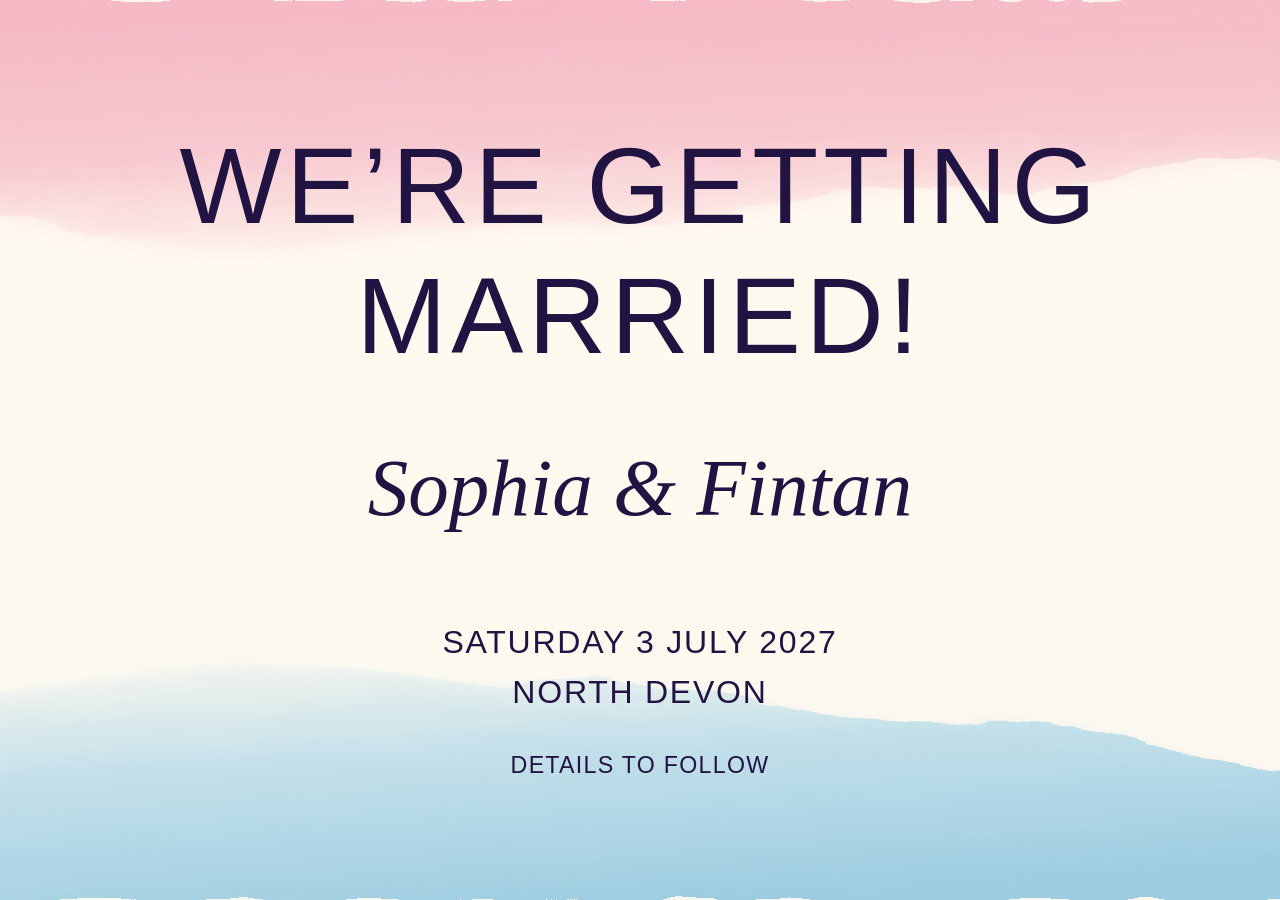
==== index.html @ b81480fb "Revise wedding invitation HTML structure and styles Updated the wedding invitation page with new sty" ====
<!DOCTYPE html>
<html lang="en">
<head>
    <meta charset="UTF-8">
    <meta name="viewport" content="width=device-width, initial-scale=1">
    <meta name="theme-color" content="#fffaf0">
    <meta name="description" content="Sophia and Fintan are getting married on Saturday 3 July 2027 in North Devon. Details to follow.">
    <title>Save the Date — Sophia &amp; Fintan</title>
    <style>
        :root {
            color-scheme: light;
            --paper: #fffaf0;
            --ink: #211342;
        }

        * {
            box-sizing: border-box;
        }

        html,
        body {
            width: 100%;
            min-width: 280px;
            height: 100%;
            min-height: 100%;
            margin: 0;
        }

        body {
            overflow: hidden;
            background: var(--paper);
            color: var(--ink);
            -webkit-font-smoothing: antialiased;
            text-rendering: optimizeLegibility;
        }

        .invitation {
            position: relative;
            display: grid;
            width: 100%;
            height: 100vh;
            height: 100svh;
            min-height: 400px;
            place-items: center;
            overflow: hidden;
            padding: 4svh 5vw;
            isolation: isolate;
            text-align: center;
        }

        .watercolor {
            position: absolute;
            z-index: -1;
            inset: 0;
            width: 100%;
            height: 100%;
            pointer-events: none;
        }

        .invitation-copy {
            display: flex;
            width: min(100%, 1100px);
            height: 100%;
            flex-direction: column;
            align-items: center;
            justify-content: center;
            padding: 3svh 0;
        }

        h1,
        p {
            margin: 0;
        }

        h1 {
            font-family: "Helvetica Neue", Helvetica, Arial, sans-serif;
            font-size: clamp(2rem, min(8.9vw, 12svh), 7.2rem);
            font-weight: 300;
            letter-spacing: .045em;
            line-height: 1.2;
            text-transform: uppercase;
        }

        .names {
            margin-top: clamp(1.4rem, 6.6svh, 5.5rem);
            font-family: "Segoe Script", "Brush Script MT", "URW Chancery L", cursive;
            font-size: clamp(2.2rem, min(6.6vw, 9svh), 5.25rem);
            font-style: italic;
            line-height: 1.2;
        }

        .date {
            display: grid;
            gap: .04em;
            margin-top: clamp(2rem, 9svh, 7rem);
            font-family: "Helvetica Neue", Helvetica, Arial, sans-serif;
            font-size: clamp(1rem, min(3vw, 4svh), 2rem);
            font-weight: 300;
            letter-spacing: .055em;
            line-height: 1.5;
            text-transform: uppercase;
        }

        .details {
            margin-top: clamp(1.1rem, 4svh, 3rem);
            font-family: "Helvetica Neue", Helvetica, Arial, sans-serif;
            font-size: clamp(.8rem, min(2.25vw, 3svh), 1.45rem);
            font-weight: 300;
            letter-spacing: .055em;
            text-transform: uppercase;
        }

        @media (max-height: 520px) and (orientation: landscape) {
            .invitation {
                min-height: 320px;
            }

            .invitation-copy {
                padding: 0;
            }

            h1 {
                font-size: clamp(1.7rem, 8vh, 3.2rem);
            }

            .names {
                margin-top: 2vh;
                font-size: clamp(1.8rem, 7vh, 2.8rem);
            }

            .date {
                margin-top: 3vh;
                font-size: clamp(.85rem, 3.3vh, 1.15rem);
            }

            .details {
                margin-top: 1.5vh;
                font-size: clamp(.72rem, 2.7vh, .95rem);
            }
        }

        @media (prefers-reduced-motion: reduce) {
            *,
            *::before,
            *::after {
                scroll-behavior: auto !important;
            }
        }
    </style>
</head>
<body>
    <main class="invitation" aria-labelledby="invitation-title">
        <svg class="watercolor" viewBox="0 0 1200 1600" preserveAspectRatio="none" aria-hidden="true">
            <defs>
                <linearGradient id="rose-wash" x1="0" y1="0" x2=".15" y2="1">
                    <stop offset="0" stop-color="#f4a9bb" stop-opacity=".78" />
                    <stop offset=".62" stop-color="#f4a9bb" stop-opacity=".52" />
                    <stop offset="1" stop-color="#f4a9bb" stop-opacity="0" />
                </linearGradient>
                <linearGradient id="blue-wash" x1=".2" y1="0" x2=".55" y2="1">
                    <stop offset="0" stop-color="#9dcfe6" stop-opacity="0" />
                    <stop offset=".42" stop-color="#9dcfe6" stop-opacity=".56" />
                    <stop offset="1" stop-color="#88c2dc" stop-opacity=".82" />
                </linearGradient>
                <filter id="watercolor-edge" x="-8%" y="-8%" width="116%" height="116%">
                    <feTurbulence type="fractalNoise" baseFrequency=".012 .018" numOctaves="3" seed="14" result="paper-grain" />
                    <feDisplacementMap in="SourceGraphic" in2="paper-grain" scale="30" xChannelSelector="R" yChannelSelector="G" />
                </filter>
                <filter id="wash-softness">
                    <feGaussianBlur stdDeviation="17" />
                </filter>
            </defs>
            <path d="M-30 0H1230V285C1080 267 1045 350 920 335C766 317 694 406 546 399C398 393 284 472 126 426C42 401 7 374-30 386Z" fill="url(#rose-wash)" filter="url(#watercolor-edge)" />
            <path d="M-40 0H1240V290C1090 271 1044 357 921 339C770 318 686 416 543 404C395 391 275 480 124 433C43 407 7 380-40 392Z" fill="#ee9fb8" opacity=".14" filter="url(#wash-softness)" />
            <path d="M-35 1600H1235V1380C1084 1351 1046 1270 901 1285C759 1300 681 1199 535 1215C388 1231 285 1150 137 1192C48 1218 8 1240-35 1228Z" fill="url(#blue-wash)" filter="url(#watercolor-edge)" />
            <path d="M-40 1600H1240V1380C1080 1351 1045 1262 904 1280C750 1298 675 1196 534 1214C390 1232 278 1147 132 1194C48 1221 5 1244-40 1228Z" fill="#9dcfe6" opacity=".14" filter="url(#wash-softness)" />
        </svg>

        <div class="invitation-copy">
            <h1 id="invitation-title">We&rsquo;re getting<br>married!</h1>
            <p class="names">Sophia &amp; Fintan</p>
            <p class="date">
                <span>Saturday 3 July 2027</span>
                <span>North Devon</span>
            </p>
            <p class="details">Details to follow</p>
        </div>
    </main>
</body>
</html>
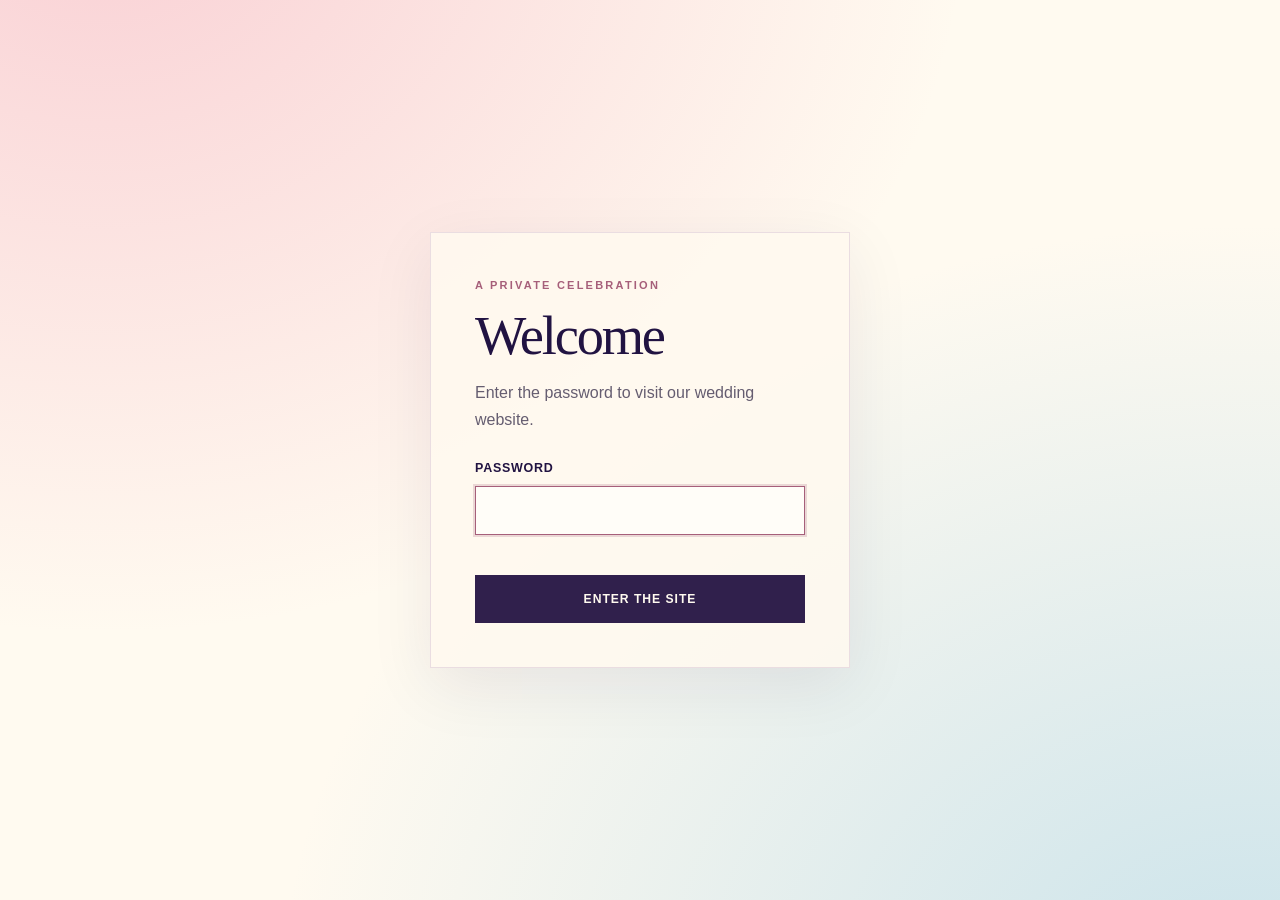
==== commit a9d9642d: "Add files via upload" ====
--- a/index.html
+++ b/index.html
@@ -6,176 +6,21 @@
     <meta name="theme-color" content="#fffaf0">
     <meta name="description" content="Sophia and Fintan are getting married on Saturday 3 July 2027 in North Devon. Details to follow.">
     <title>Save the Date — Sophia &amp; Fintan</title>
-    <style>
-        :root {
-            color-scheme: light;
-            --paper: #fffaf0;
-            --ink: #211342;
-        }
-
-        * {
-            box-sizing: border-box;
-        }
-
-        html,
-        body {
-            width: 100%;
-            min-width: 280px;
-            height: 100%;
-            min-height: 100%;
-            margin: 0;
-        }
-
-        body {
-            overflow: hidden;
-            background: var(--paper);
-            color: var(--ink);
-            -webkit-font-smoothing: antialiased;
-            text-rendering: optimizeLegibility;
-        }
-
-        .invitation {
-            position: relative;
-            display: grid;
-            width: 100%;
-            height: 100vh;
-            height: 100svh;
-            min-height: 400px;
-            place-items: center;
-            overflow: hidden;
-            padding: 4svh 5vw;
-            isolation: isolate;
-            text-align: center;
-        }
-
-        .watercolor {
-            position: absolute;
-            z-index: -1;
-            inset: 0;
-            width: 100%;
-            height: 100%;
-            pointer-events: none;
-        }
-
-        .invitation-copy {
-            display: flex;
-            width: min(100%, 1100px);
-            height: 100%;
-            flex-direction: column;
-            align-items: center;
-            justify-content: center;
-            padding: 3svh 0;
-        }
-
-        h1,
-        p {
-            margin: 0;
-        }
-
-        h1 {
-            font-family: "Helvetica Neue", Helvetica, Arial, sans-serif;
-            font-size: clamp(2rem, min(8.9vw, 12svh), 7.2rem);
-            font-weight: 300;
-            letter-spacing: .045em;
-            line-height: 1.2;
-            text-transform: uppercase;
-        }
-
-        .names {
-            margin-top: clamp(1.4rem, 6.6svh, 5.5rem);
-            font-family: "Segoe Script", "Brush Script MT", "URW Chancery L", cursive;
-            font-size: clamp(2.2rem, min(6.6vw, 9svh), 5.25rem);
-            font-style: italic;
-            line-height: 1.2;
-        }
-
-        .date {
-            display: grid;
-            gap: .04em;
-            margin-top: clamp(2rem, 9svh, 7rem);
-            font-family: "Helvetica Neue", Helvetica, Arial, sans-serif;
-            font-size: clamp(1rem, min(3vw, 4svh), 2rem);
-            font-weight: 300;
-            letter-spacing: .055em;
-            line-height: 1.5;
-            text-transform: uppercase;
-        }
-
-        .details {
-            margin-top: clamp(1.1rem, 4svh, 3rem);
-            font-family: "Helvetica Neue", Helvetica, Arial, sans-serif;
-            font-size: clamp(.8rem, min(2.25vw, 3svh), 1.45rem);
-            font-weight: 300;
-            letter-spacing: .055em;
-            text-transform: uppercase;
-        }
-
-        @media (max-height: 520px) and (orientation: landscape) {
-            .invitation {
-                min-height: 320px;
-            }
-
-            .invitation-copy {
-                padding: 0;
-            }
-
-            h1 {
-                font-size: clamp(1.7rem, 8vh, 3.2rem);
-            }
-
-            .names {
-                margin-top: 2vh;
-                font-size: clamp(1.8rem, 7vh, 2.8rem);
-            }
-
-            .date {
-                margin-top: 3vh;
-                font-size: clamp(.85rem, 3.3vh, 1.15rem);
-            }
-
-            .details {
-                margin-top: 1.5vh;
-                font-size: clamp(.72rem, 2.7vh, .95rem);
-            }
-        }
-
-        @media (prefers-reduced-motion: reduce) {
-            *,
-            *::before,
-            *::after {
-                scroll-behavior: auto !important;
-            }
-        }
-    </style>
+    <link rel="stylesheet" href="style.css">
+    <script src="password.js"></script>
 </head>
-<body>
-    <main class="invitation" aria-labelledby="invitation-title">
-        <svg class="watercolor" viewBox="0 0 1200 1600" preserveAspectRatio="none" aria-hidden="true">
-            <defs>
-                <linearGradient id="rose-wash" x1="0" y1="0" x2=".15" y2="1">
-                    <stop offset="0" stop-color="#f4a9bb" stop-opacity=".78" />
-                    <stop offset=".62" stop-color="#f4a9bb" stop-opacity=".52" />
-                    <stop offset="1" stop-color="#f4a9bb" stop-opacity="0" />
-                </linearGradient>
-                <linearGradient id="blue-wash" x1=".2" y1="0" x2=".55" y2="1">
-                    <stop offset="0" stop-color="#9dcfe6" stop-opacity="0" />
-                    <stop offset=".42" stop-color="#9dcfe6" stop-opacity=".56" />
-                    <stop offset="1" stop-color="#88c2dc" stop-opacity=".82" />
-                </linearGradient>
-                <filter id="watercolor-edge" x="-8%" y="-8%" width="116%" height="116%">
-                    <feTurbulence type="fractalNoise" baseFrequency=".012 .018" numOctaves="3" seed="14" result="paper-grain" />
-                    <feDisplacementMap in="SourceGraphic" in2="paper-grain" scale="30" xChannelSelector="R" yChannelSelector="G" />
-                </filter>
-                <filter id="wash-softness">
-                    <feGaussianBlur stdDeviation="17" />
-                </filter>
-            </defs>
-            <path d="M-30 0H1230V285C1080 267 1045 350 920 335C766 317 694 406 546 399C398 393 284 472 126 426C42 401 7 374-30 386Z" fill="url(#rose-wash)" filter="url(#watercolor-edge)" />
-            <path d="M-40 0H1240V290C1090 271 1044 357 921 339C770 318 686 416 543 404C395 391 275 480 124 433C43 407 7 380-40 392Z" fill="#ee9fb8" opacity=".14" filter="url(#wash-softness)" />
-            <path d="M-35 1600H1235V1380C1084 1351 1046 1270 901 1285C759 1300 681 1199 535 1215C388 1231 285 1150 137 1192C48 1218 8 1240-35 1228Z" fill="url(#blue-wash)" filter="url(#watercolor-edge)" />
-            <path d="M-40 1600H1240V1380C1080 1351 1045 1262 904 1280C750 1298 675 1196 534 1214C390 1232 278 1147 132 1194C48 1221 5 1244-40 1228Z" fill="#9dcfe6" opacity=".14" filter="url(#wash-softness)" />
-        </svg>
-
+<body class="home-page">
+    <a class="skip-link" href="#invitation">Skip to the save the date</a>
+    <header class="home-header">
+        <nav class="site-nav" aria-label="Main navigation">
+            <a href="about.html">About Us</a>
+            <a href="wedding.html">The Wedding</a>
+            <a href="accommodation.html">Accommodation &amp; Transport</a>
+            <a href="faqs.html">FAQs</a>
+            <a href="rsvp.html">RSVPs</a>
+        </nav>
+    </header>
+    <main id="invitation" class="invitation" aria-labelledby="invitation-title">
         <div class="invitation-copy">
             <h1 id="invitation-title">We&rsquo;re getting<br>married!</h1>
             <p class="names">Sophia &amp; Fintan</p>
--- a/style.css
+++ b/style.css
@@ -0,0 +1,780 @@
+:root {
+    color-scheme: light;
+    --paper: #fffaf0;
+    --cream: #fbf5ec;
+    --pink: #f4a9bb;
+    --pink-pale: #f8e8ed;
+    --blue: #9dcfe6;
+    --blue-pale: #e7f1f6;
+    --ink: #211342;
+    --muted: #655d70;
+    --plum: #30204c;
+    --rose: #a65f7a;
+    --line: #eadde1;
+    --serif: Georgia, "Times New Roman", serif;
+    --sans: "Avenir Next", Avenir, "Segoe UI", sans-serif;
+}
+
+* {
+    box-sizing: border-box;
+}
+
+html {
+    min-width: 320px;
+    scroll-behavior: smooth;
+    scroll-padding-top: 90px;
+    background: var(--paper);
+}
+
+body {
+    position: relative;
+    isolation: isolate;
+    min-width: 320px;
+    margin: 0;
+    background: transparent;
+    color: var(--ink);
+    font-family: var(--sans);
+    font-size: 16px;
+    line-height: 1.7;
+    -webkit-font-smoothing: antialiased;
+    text-rendering: optimizeLegibility;
+}
+
+body::before {
+    position: fixed;
+    z-index: -1;
+    inset: 0;
+    background-color: var(--paper);
+    background-image: url("watercolor.svg");
+    background-position: center;
+    background-repeat: no-repeat;
+    background-size: 100% 100%;
+    content: "";
+    pointer-events: none;
+}
+
+a {
+    color: inherit;
+}
+
+a:focus-visible,
+summary:focus-visible {
+    outline: 3px solid var(--rose);
+    outline-offset: 4px;
+}
+
+.skip-link {
+    position: absolute;
+    z-index: 20;
+    top: 8px;
+    left: 8px;
+    padding: 10px 14px;
+    transform: translateY(-150%);
+    background: var(--paper);
+}
+
+.skip-link:focus {
+    transform: translateY(0);
+}
+
+html.password-locked {
+    overflow: hidden;
+}
+
+html.password-locked body > :not(.password-gate) {
+    visibility: hidden;
+}
+
+.password-gate {
+    position: fixed;
+    z-index: 1000;
+    inset: 0;
+    display: grid;
+    place-items: center;
+    overflow-y: auto;
+    padding: 24px;
+    background:
+        radial-gradient(ellipse at 8% -12%, rgba(244, 169, 187, .52), transparent 52%),
+        radial-gradient(ellipse at 98% 112%, rgba(157, 207, 230, .54), transparent 55%),
+        var(--paper);
+}
+
+.password-card {
+    width: min(100%, 420px);
+    padding: clamp(26px, 6vw, 44px);
+    border: 1px solid var(--line);
+    background: rgba(255, 250, 240, .88);
+    box-shadow: 0 18px 60px rgba(33, 19, 66, .08);
+}
+
+.password-card h1 {
+    margin: 0;
+    color: var(--ink);
+    font-family: var(--serif);
+    font-size: clamp(2.3rem, 8vw, 3.4rem);
+    font-weight: 400;
+    letter-spacing: -.04em;
+    line-height: 1.1;
+}
+
+.password-intro {
+    margin: 12px 0 24px;
+    color: var(--muted);
+}
+
+.password-card label {
+    display: block;
+    margin-bottom: 7px;
+    color: var(--ink);
+    font-size: .78rem;
+    font-weight: 650;
+    letter-spacing: .06em;
+    text-transform: uppercase;
+}
+
+.password-card input {
+    width: 100%;
+    min-height: 48px;
+    padding: 10px 12px;
+    border: 1px solid #cdbfce;
+    border-radius: 0;
+    background: #fffdf8;
+    color: var(--ink);
+    font: inherit;
+}
+
+.password-card input:focus {
+    border-color: var(--rose);
+    outline: 2px solid rgba(166, 95, 122, .22);
+}
+
+.password-error {
+    min-height: 1.5em;
+    margin: 7px 0 12px;
+    color: #873f58;
+    font-size: .88rem;
+}
+
+.password-card button {
+    width: 100%;
+    min-height: 48px;
+    border: 1px solid var(--plum);
+    background: var(--plum);
+    color: var(--paper);
+    cursor: pointer;
+    font: inherit;
+    font-size: .76rem;
+    font-weight: 700;
+    letter-spacing: .08em;
+    text-transform: uppercase;
+}
+
+.password-card button:hover {
+    background: var(--ink);
+}
+
+.home-page {
+    overflow-x: hidden;
+}
+
+.home-header {
+    position: relative;
+    display: flex;
+    min-height: 76px;
+    align-items: center;
+    justify-content: space-between;
+    gap: 20px;
+    padding: 10px clamp(18px, 5vw, 72px);
+    border-bottom: 1px solid rgba(33, 19, 66, .08);
+    background: rgba(255, 250, 240, .78);
+    backdrop-filter: blur(12px);
+}
+
+.home-page .home-header,
+.subpage-header {
+    position: absolute;
+    z-index: 5;
+    top: 0;
+    right: 0;
+    left: 0;
+}
+
+.home-mark {
+    flex: 0 0 auto;
+    color: var(--ink);
+    font-family: var(--serif);
+    font-size: 1.45rem;
+    letter-spacing: .1em;
+    text-decoration: none;
+}
+
+.home-mark span,
+.brand span {
+    color: var(--rose);
+    font-style: italic;
+}
+
+.site-nav {
+    display: flex;
+    align-items: center;
+    justify-content: flex-end;
+    gap: clamp(14px, 2.2vw, 32px);
+}
+
+.site-nav a {
+    color: var(--ink);
+    font-size: .7rem;
+    font-weight: 650;
+    letter-spacing: .065em;
+    line-height: 1.35;
+    text-align: center;
+    text-decoration: none;
+    text-transform: uppercase;
+    transition: color .2s ease;
+}
+
+.site-nav a:hover,
+.site-nav a[aria-current="page"] {
+    color: var(--rose);
+}
+
+.invitation {
+    position: relative;
+    display: grid;
+    width: 100%;
+    height: 100vh;
+    height: 100svh;
+    min-height: 430px;
+    place-items: center;
+    overflow: visible;
+    padding: 90px 5vw 4svh;
+    text-align: center;
+}
+
+.invitation-copy {
+    display: flex;
+    width: min(100%, 1100px);
+    height: 100%;
+    flex-direction: column;
+    align-items: center;
+    justify-content: center;
+    padding: 3svh 0;
+}
+
+.invitation h1,
+.invitation p {
+    margin: 0;
+}
+
+.invitation h1 {
+    font-family: "Helvetica Neue", Helvetica, Arial, sans-serif;
+    font-size: clamp(2rem, min(8.9vw, 12svh), 7.2rem);
+    font-weight: 300;
+    letter-spacing: .045em;
+    line-height: 1.2;
+    text-transform: uppercase;
+}
+
+.names {
+    margin-top: clamp(1.4rem, 6.6svh, 5.5rem) !important;
+    font-family: "Segoe Script", "Brush Script MT", "URW Chancery L", cursive;
+    font-size: clamp(2.2rem, min(6.6vw, 9svh), 5.25rem);
+    font-style: italic;
+    line-height: 1.2;
+}
+
+.date {
+    display: grid;
+    gap: .04em;
+    margin-top: clamp(2rem, 9svh, 7rem) !important;
+    font-family: "Helvetica Neue", Helvetica, Arial, sans-serif;
+    font-size: clamp(1rem, min(3vw, 4svh), 2rem);
+    font-weight: 300;
+    letter-spacing: .055em;
+    line-height: 1.5;
+    text-transform: uppercase;
+}
+
+.details {
+    margin-top: clamp(1.1rem, 4svh, 3rem) !important;
+    font-family: "Helvetica Neue", Helvetica, Arial, sans-serif;
+    font-size: clamp(.8rem, min(2.25vw, 3svh), 1.45rem);
+    font-weight: 300;
+    letter-spacing: .055em;
+    text-transform: uppercase;
+}
+
+.page-header {
+    position: relative;
+    padding: clamp(68px, 9vw, 112px) 24px clamp(60px, 8vw, 92px);
+    background: rgba(255, 250, 240, .12);
+    text-align: center;
+}
+
+.page-header::after {
+    position: absolute;
+    z-index: -1;
+    right: 0;
+    bottom: 0;
+    left: 0;
+    height: 1px;
+    background: linear-gradient(90deg, transparent, var(--line), transparent);
+    content: "";
+}
+
+.eyebrow {
+    margin: 0 0 14px;
+    color: var(--rose);
+    font-size: .69rem;
+    font-weight: 700;
+    letter-spacing: .2em;
+    line-height: 1.5;
+    text-transform: uppercase;
+}
+
+.page-header h1 {
+    margin: 0;
+    font-family: var(--serif);
+    font-size: clamp(2.8rem, 7vw, 5.6rem);
+    font-weight: 400;
+    letter-spacing: -.045em;
+    line-height: 1.08;
+}
+
+.page-header > p:last-child {
+    max-width: 640px;
+    margin: 18px auto 0;
+    color: var(--muted);
+    font-size: 1.02rem;
+}
+
+.page-content {
+    width: min(1040px, calc(100% - 48px));
+    margin: 0 auto;
+    padding: clamp(54px, 8vw, 90px) 0 clamp(72px, 10vw, 112px);
+}
+
+.page-content.narrow {
+    width: min(790px, calc(100% - 48px));
+}
+
+.page-content h2 {
+    margin: 0 0 14px;
+    font-family: var(--serif);
+    font-size: clamp(1.9rem, 4.2vw, 3rem);
+    font-weight: 400;
+    letter-spacing: -.035em;
+    line-height: 1.2;
+}
+
+.page-content h3 {
+    margin: 0 0 10px;
+    font-family: var(--serif);
+    font-size: 1.45rem;
+    font-weight: 400;
+    line-height: 1.3;
+}
+
+.page-content p {
+    color: var(--muted);
+}
+
+.page-content .lead {
+    max-width: 740px;
+    margin: 0 0 34px;
+    font-size: 1.08rem;
+}
+
+.intro-panel {
+    padding: clamp(24px, 4vw, 42px);
+    border: 1px solid var(--line);
+    background: linear-gradient(125deg, rgba(248, 232, 237, .75), rgba(255, 250, 240, .9) 53%, rgba(231, 241, 246, .8));
+}
+
+.intro-panel p:last-child {
+    margin-bottom: 0;
+}
+
+.card-grid {
+    display: grid;
+    grid-template-columns: repeat(2, minmax(0, 1fr));
+    gap: 18px;
+    margin: 34px 0;
+}
+
+.info-card {
+    padding: 27px;
+    border: 1px solid var(--line);
+    background: rgba(255, 250, 240, .78);
+}
+
+.info-card:nth-child(even) {
+    background: rgba(231, 241, 246, .56);
+}
+
+.info-card .eyebrow {
+    margin-bottom: 10px;
+}
+
+.info-card p:last-child {
+    margin-bottom: 0;
+}
+
+.soft-note {
+    margin: 30px 0;
+    padding: 22px 26px;
+    border-left: 3px solid var(--rose);
+    background: linear-gradient(100deg, var(--pink-pale), #f4f3f0 55%, var(--blue-pale));
+    color: var(--muted);
+}
+
+.link-card {
+    display: inline-flex;
+    min-height: 48px;
+    align-items: center;
+    gap: 12px;
+    padding: 12px 19px;
+    border: 1px solid var(--plum);
+    color: var(--plum);
+    font-size: .76rem;
+    font-weight: 700;
+    letter-spacing: .07em;
+    text-decoration: none;
+    text-transform: uppercase;
+    transition: background .2s ease, color .2s ease;
+}
+
+.link-card:hover {
+    background: var(--plum);
+    color: var(--paper);
+}
+
+.faq-list {
+    border-top: 1px solid var(--line);
+}
+
+.faq-list details {
+    border-bottom: 1px solid var(--line);
+}
+
+.faq-list summary {
+    position: relative;
+    padding: 19px 42px 19px 2px;
+    color: var(--ink);
+    cursor: pointer;
+    font-family: var(--serif);
+    font-size: 1.2rem;
+    list-style: none;
+}
+
+.faq-list summary::-webkit-details-marker {
+    display: none;
+}
+
+.faq-list summary::after {
+    position: absolute;
+    top: 50%;
+    right: 4px;
+    color: var(--rose);
+    content: "+";
+    font-family: var(--sans);
+    font-size: 1.5rem;
+    font-weight: 300;
+    transform: translateY(-50%);
+}
+
+.faq-list details[open] summary::after {
+    content: "−";
+}
+
+.faq-list details p {
+    max-width: 720px;
+    margin: 0;
+    padding: 0 38px 20px 2px;
+}
+
+.site-footer {
+    display: flex;
+    min-height: 110px;
+    align-items: center;
+    justify-content: space-between;
+    gap: 20px;
+    padding: 24px clamp(22px, 7vw, 100px);
+    border-top: 1px solid var(--line);
+    background: linear-gradient(100deg, rgba(255, 250, 240, .65), rgba(247, 238, 242, .68) 55%, rgba(237, 244, 247, .68));
+}
+
+.brand {
+    flex: 0 0 auto;
+    color: var(--plum);
+    font-family: var(--serif);
+    font-size: 1.35rem;
+    letter-spacing: .1em;
+    text-decoration: none;
+}
+
+.site-footer p {
+    margin: 0;
+    color: var(--muted);
+    font-family: var(--serif);
+    font-size: .92rem;
+    font-style: italic;
+}
+
+.footer-date {
+    color: var(--ink) !important;
+    font-family: var(--sans) !important;
+    font-size: .65rem !important;
+    font-style: normal !important;
+    font-weight: 700;
+    letter-spacing: .12em;
+}
+
+@media (max-width: 900px) {
+    .home-header {
+        min-height: 86px;
+        align-items: flex-start;
+        padding-top: 13px;
+    }
+
+    .home-mark {
+        padding-top: 2px;
+    }
+
+    .site-nav {
+        flex-wrap: wrap;
+        justify-content: flex-end;
+        gap: 8px 18px;
+    }
+
+    .site-nav a {
+        font-size: .65rem;
+    }
+}
+
+@media (max-width: 620px) {
+    .home-header {
+        min-height: 0;
+        flex-direction: column;
+        justify-content: center;
+        gap: 5px;
+        padding: 8px 12px;
+    }
+
+    .home-mark {
+        padding-top: 0;
+        font-size: 1.1rem;
+    }
+
+    .site-nav {
+        display: grid;
+        width: 100%;
+        max-width: none;
+        grid-template-columns: repeat(2, minmax(0, 1fr));
+        gap: 5px 8px;
+        justify-content: stretch;
+    }
+
+    .site-nav a {
+        min-width: 0;
+        font-size: .6rem;
+        letter-spacing: .025em;
+    }
+
+    .site-nav a:nth-child(3) {
+        grid-column: 1 / -1;
+    }
+
+    .invitation {
+        min-height: 500px;
+        padding: 100px 18px 20px;
+    }
+
+    .invitation h1 {
+        font-size: clamp(1.9rem, 8.5vw, 2.8rem);
+    }
+
+    .names {
+        margin-top: clamp(1.5rem, 5.4svh, 3rem) !important;
+        font-size: clamp(2rem, 8vw, 3rem);
+    }
+
+    .date {
+        margin-top: clamp(2rem, 7svh, 3.5rem) !important;
+        font-size: clamp(.88rem, 3.5vw, 1.2rem);
+    }
+
+    .details {
+        margin-top: clamp(1.1rem, 3svh, 2rem) !important;
+        font-size: clamp(.72rem, 2.8vw, 1rem);
+    }
+
+    .page-header {
+        padding: 64px 22px 58px;
+    }
+
+    .page-content,
+    .page-content.narrow {
+        width: min(100% - 36px, 700px);
+        padding-top: 48px;
+        padding-bottom: 68px;
+    }
+
+    .card-grid {
+        grid-template-columns: 1fr;
+        gap: 12px;
+    }
+
+    .info-card {
+        padding: 22px;
+    }
+
+    .site-footer {
+        flex-direction: column;
+        justify-content: center;
+        padding: 25px 18px;
+        text-align: center;
+    }
+}
+
+@media (max-height: 520px) and (orientation: landscape) {
+    .invitation {
+        min-height: 100svh;
+        padding-top: 96px;
+    }
+
+    .invitation-copy {
+        padding: 0;
+    }
+
+    .invitation h1 {
+        font-size: clamp(1.7rem, 8vh, 3.2rem);
+    }
+
+    .names {
+        margin-top: 2vh !important;
+        font-size: clamp(1.8rem, 7vh, 2.8rem);
+    }
+
+    .date {
+        margin-top: 3vh !important;
+        font-size: clamp(.85rem, 3.3vh, 1.15rem);
+    }
+
+    .details {
+        margin-top: 1.5vh !important;
+        font-size: clamp(.72rem, 2.7vh, .95rem);
+    }
+}
+
+@media (prefers-reduced-motion: reduce) {
+    *,
+    *::before,
+    *::after {
+        scroll-behavior: auto !important;
+        transition-duration: .01ms !important;
+    }
+}
+
+.home-page .home-header {
+    min-height: 0;
+    justify-content: center;
+    padding: 17px clamp(16px, 4vw, 52px);
+    border: 0;
+    background: transparent;
+    backdrop-filter: none;
+}
+
+.home-page .site-nav {
+    width: 100%;
+    flex-wrap: wrap;
+    justify-content: center;
+}
+
+.subpage-header {
+    min-height: 0;
+    justify-content: center;
+    padding: 17px clamp(16px, 4vw, 52px);
+    border: 0;
+    background: transparent;
+    backdrop-filter: none;
+}
+
+.subpage-header .site-nav {
+    width: 100%;
+    flex-wrap: wrap;
+    justify-content: center;
+}
+
+.subpage-nav a:first-child {
+    color: var(--rose);
+}
+
+.home-page .site-nav a {
+    text-shadow: 0 1px 12px rgba(255, 250, 240, .9);
+}
+
+@media (max-width: 900px) {
+    .home-page .home-header,
+    .subpage-header {
+        align-items: center;
+        padding: 13px 16px;
+    }
+}
+
+@media (max-width: 620px) {
+    .home-page .home-header,
+    .subpage-header {
+        min-height: 0;
+        flex-direction: row;
+        padding: 10px 14px;
+    }
+
+    .home-page .site-nav {
+        display: grid;
+        width: 100%;
+        max-width: none;
+        grid-template-columns: repeat(2, minmax(0, 1fr));
+        gap: 5px 8px;
+        justify-content: stretch;
+    }
+
+    .home-page .site-nav a {
+        min-width: 0;
+        font-size: .6rem;
+        letter-spacing: .025em;
+    }
+
+    .home-page .site-nav a:nth-child(3) {
+        grid-column: 1 / -1;
+    }
+
+    .subpage-header .site-nav {
+        display: grid;
+        width: 100%;
+        max-width: none;
+        grid-template-columns: repeat(2, minmax(0, 1fr));
+        gap: 5px 8px;
+        justify-content: stretch;
+    }
+
+    .subpage-header .site-nav a {
+        min-width: 0;
+        font-size: .6rem;
+        letter-spacing: .025em;
+    }
+
+    .subpage-header .site-nav a:nth-child(4) {
+        grid-column: 1 / -1;
+    }
+
+    .home-page .invitation {
+        padding: 78px 18px 20px;
+    }
+}
+
+@media (max-height: 520px) and (orientation: landscape) {
+    .home-page .invitation {
+        padding-top: 78px;
+    }
+}
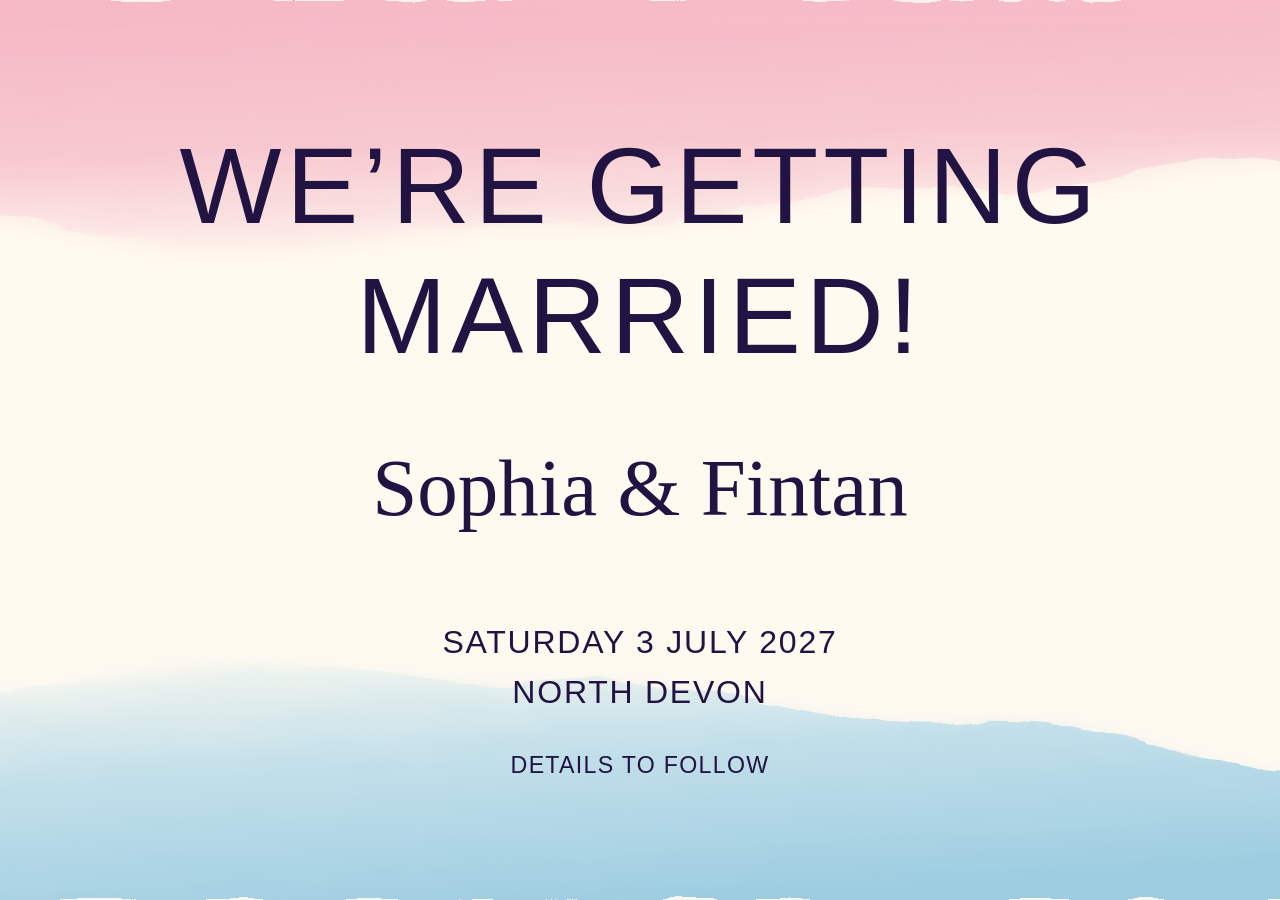
==== commit 57cf85bf: "Fix HTML encoding issues in index.html" ====
--- a/index.html
+++ b/index.html
@@ -6,21 +6,175 @@
     <meta name="theme-color" content="#fffaf0">
     <meta name="description" content="Sophia and Fintan are getting married on Saturday 3 July 2027 in North Devon. Details to follow.">
     <title>Save the Date — Sophia &amp; Fintan</title>
-    <link rel="stylesheet" href="style.css">
-    <script src="password.js"></script>
+    <style>
+        :root {
+            color-scheme: light;
+            --paper: #fffaf0;
+            --ink: #211342;
+        }
+
+        * {
+            box-sizing: border-box;
+        }
+
+        html,
+        body {
+            width: 100%;
+            min-width: 280px;
+            height: 100%;
+            min-height: 100%;
+            margin: 0;
+        }
+
+        body {
+            overflow: hidden;
+            background: var(--paper);
+            color: var(--ink);
+            -webkit-font-smoothing: antialiased;
+            text-rendering: optimizeLegibility;
+        }
+
+        .invitation {
+            position: relative;
+            display: grid;
+            width: 100%;
+            height: 100vh;
+            height: 100svh;
+            min-height: 400px;
+            place-items: center;
+            overflow: hidden;
+            padding: 4svh 5vw;
+            isolation: isolate;
+            text-align: center;
+        }
+
+        .watercolor {
+            position: absolute;
+            z-index: -1;
+            inset: 0;
+            width: 100%;
+            height: 100%;
+            pointer-events: none;
+        }
+
+        .invitation-copy {
+            display: flex;
+            width: min(100%, 1100px);
+            height: 100%;
+            flex-direction: column;
+            align-items: center;
+            justify-content: center;
+            padding: 3svh 0;
+        }
+
+        h1,
+        p {
+            margin: 0;
+        }
+
+        h1 {
+            font-family: "Helvetica Neue", Helvetica, Arial, sans-serif;
+            font-size: clamp(2rem, min(8.9vw, 12svh), 7.2rem);
+            font-weight: 300;
+            letter-spacing: .045em;
+            line-height: 1.2;
+            text-transform: uppercase;
+        }
+
+        .names {
+            margin-top: clamp(1.4rem, 6.6svh, 5.5rem);
+            font-family: "Segoe Script", "Brush Script MT", "URW Chancery L", cursive;
+            font-size: clamp(2.2rem, min(6.6vw, 9svh), 5.25rem);
+            line-height: 1.2;
+        }
+
+        .date {
+            display: grid;
+            gap: .04em;
+            margin-top: clamp(2rem, 9svh, 7rem);
+            font-family: "Helvetica Neue", Helvetica, Arial, sans-serif;
+            font-size: clamp(1rem, min(3vw, 4svh), 2rem);
+            font-weight: 300;
+            letter-spacing: .055em;
+            line-height: 1.5;
+            text-transform: uppercase;
+        }
+
+        .details {
+            margin-top: clamp(1.1rem, 4svh, 3rem);
+            font-family: "Helvetica Neue", Helvetica, Arial, sans-serif;
+            font-size: clamp(.8rem, min(2.25vw, 3svh), 1.45rem);
+            font-weight: 300;
+            letter-spacing: .055em;
+            text-transform: uppercase;
+        }
+
+        @media (max-height: 520px) and (orientation: landscape) {
+            .invitation {
+                min-height: 320px;
+            }
+
+            .invitation-copy {
+                padding: 0;
+            }
+
+            h1 {
+                font-size: clamp(1.7rem, 8vh, 3.2rem);
+            }
+
+            .names {
+                margin-top: 2vh;
+                font-size: clamp(1.8rem, 7vh, 2.8rem);
+            }
+
+            .date {
+                margin-top: 3vh;
+                font-size: clamp(.85rem, 3.3vh, 1.15rem);
+            }
+
+            .details {
+                margin-top: 1.5vh;
+                font-size: clamp(.72rem, 2.7vh, .95rem);
+            }
+        }
+
+        @media (prefers-reduced-motion: reduce) {
+            *,
+            *::before,
+            *::after {
+                scroll-behavior: auto !important;
+            }
+        }
+    </style>
 </head>
-<body class="home-page">
-    <a class="skip-link" href="#invitation">Skip to the save the date</a>
-    <header class="home-header">
-        <nav class="site-nav" aria-label="Main navigation">
-            <a href="about.html">About Us</a>
-            <a href="wedding.html">The Wedding</a>
-            <a href="accommodation.html">Accommodation &amp; Transport</a>
-            <a href="faqs.html">FAQs</a>
-            <a href="rsvp.html">RSVPs</a>
-        </nav>
-    </header>
-    <main id="invitation" class="invitation" aria-labelledby="invitation-title">
+<body>
+    <main class="invitation" aria-labelledby="invitation-title">
+        <svg class="watercolor" viewBox="0 0 1200 1600" preserveAspectRatio="none" aria-hidden="true">
+            <defs>
+                <linearGradient id="rose-wash" x1="0" y1="0" x2=".15" y2="1">
+                    <stop offset="0" stop-color="#f4a9bb" stop-opacity=".78" />
+                    <stop offset=".62" stop-color="#f4a9bb" stop-opacity=".52" />
+                    <stop offset="1" stop-color="#f4a9bb" stop-opacity="0" />
+                </linearGradient>
+                <linearGradient id="blue-wash" x1=".2" y1="0" x2=".55" y2="1">
+                    <stop offset="0" stop-color="#9dcfe6" stop-opacity="0" />
+                    <stop offset=".42" stop-color="#9dcfe6" stop-opacity=".56" />
+                    <stop offset="1" stop-color="#88c2dc" stop-opacity=".82" />
+                </linearGradient>
+                <filter id="watercolor-edge" x="-8%" y="-8%" width="116%" height="116%">
+                    <feTurbulence type="fractalNoise" baseFrequency=".012 .018" numOctaves="3" seed="14" result="paper-grain" />
+                    <feDisplacementMap in="SourceGraphic" in2="paper-grain" scale="30" xChannelSelector="R" yChannelSelector="G" />
+                </filter>
+                <filter id="wash-softness">
+                    <feGaussianBlur stdDeviation="17" />
+                </filter>
+            </defs>
+            <path d="M-30 0H1230V285C1080 267 1045 350 920 335C766 317 694 406 546 399C398 393 284 472 126 426C42 401 7 374-30 386Z" fill="url(#rose-wash)" filter="url(#watercolor-edge)" />
+            <path d="M-40 0H1240V290C1090 271 1044 357 921 339C770 318 686 416 543 404C395 391 275 480 124 433C43 407 7 380-40 392Z" fill="#ee9fb8" opacity=".14" filter="url(#wash-softness)" />
+            <path d="M-35 1600H1235V1380C1084 1351 1046 1270 901 1285C759 1300 681 1199 535 1215C388 1231 285 1150 137 1192C48 1218 8 1240-35 1228Z" fill="url(#blue-wash)" filter="url(#watercolor-edge)" />
+            <path d="M-40 1600H1240V1380C1080 1351 1045 1262 904 1280C750 1298 675 1196 534 1214C390 1232 278 1147 132 1194C48 1221 5 1244-40 1228Z" fill="#9dcfe6" opacity=".14" filter="url(#wash-softness)" />
+        </svg>
+
         <div class="invitation-copy">
             <h1 id="invitation-title">We&rsquo;re getting<br>married!</h1>
             <p class="names">Sophia &amp; Fintan</p>
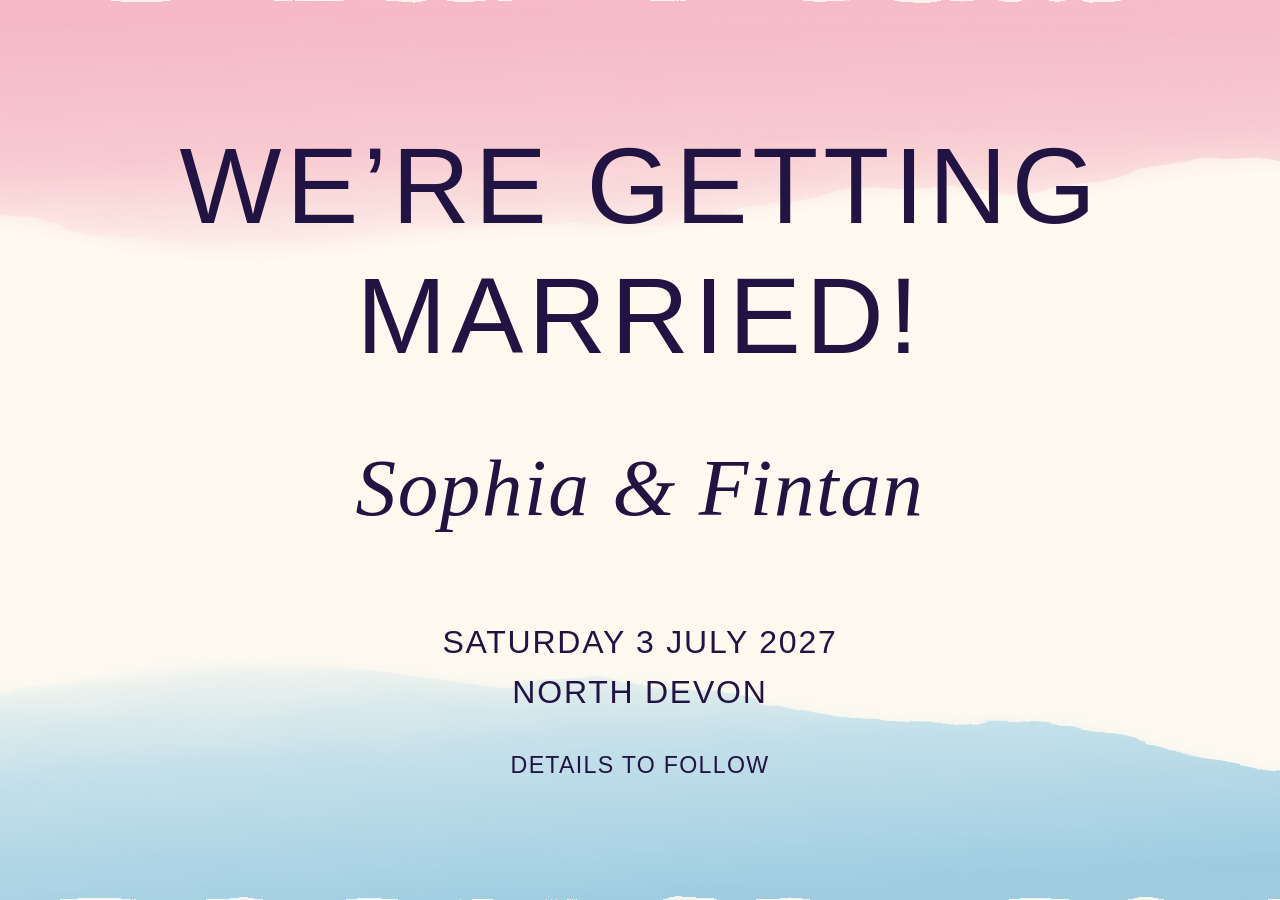
==== commit 5807e4ed: "Adjust the italic name styling to a more readable mobile-friendly serif stack" ====
--- a/index.html
+++ b/index.html
@@ -1,189 +1,192 @@
-<!DOCTYPE html>
-<html lang="en">
-<head>
-    <meta charset="UTF-8">
-    <meta name="viewport" content="width=device-width, initial-scale=1">
-    <meta name="theme-color" content="#fffaf0">
-    <meta name="description" content="Sophia and Fintan are getting married on Saturday 3 July 2027 in North Devon. Details to follow.">
-    <title>Save the Date — Sophia &amp; Fintan</title>
-    <style>
-        :root {
-            color-scheme: light;
-            --paper: #fffaf0;
-            --ink: #211342;
-        }
-
-        * {
-            box-sizing: border-box;
-        }
-
-        html,
-        body {
-            width: 100%;
-            min-width: 280px;
-            height: 100%;
-            min-height: 100%;
-            margin: 0;
-        }
-
-        body {
-            overflow: hidden;
-            background: var(--paper);
-            color: var(--ink);
-            -webkit-font-smoothing: antialiased;
-            text-rendering: optimizeLegibility;
-        }
-
-        .invitation {
-            position: relative;
-            display: grid;
-            width: 100%;
-            height: 100vh;
-            height: 100svh;
-            min-height: 400px;
-            place-items: center;
-            overflow: hidden;
-            padding: 4svh 5vw;
-            isolation: isolate;
-            text-align: center;
-        }
-
-        .watercolor {
-            position: absolute;
-            z-index: -1;
-            inset: 0;
-            width: 100%;
-            height: 100%;
-            pointer-events: none;
-        }
-
-        .invitation-copy {
-            display: flex;
-            width: min(100%, 1100px);
-            height: 100%;
-            flex-direction: column;
-            align-items: center;
-            justify-content: center;
-            padding: 3svh 0;
-        }
-
-        h1,
-        p {
-            margin: 0;
-        }
-
-        h1 {
-            font-family: "Helvetica Neue", Helvetica, Arial, sans-serif;
-            font-size: clamp(2rem, min(8.9vw, 12svh), 7.2rem);
-            font-weight: 300;
-            letter-spacing: .045em;
-            line-height: 1.2;
-            text-transform: uppercase;
-        }
-
-        .names {
-            margin-top: clamp(1.4rem, 6.6svh, 5.5rem);
-            font-family: "Segoe Script", "Brush Script MT", "URW Chancery L", cursive;
-            font-size: clamp(2.2rem, min(6.6vw, 9svh), 5.25rem);
-            line-height: 1.2;
-        }
-
-        .date {
-            display: grid;
-            gap: .04em;
-            margin-top: clamp(2rem, 9svh, 7rem);
-            font-family: "Helvetica Neue", Helvetica, Arial, sans-serif;
-            font-size: clamp(1rem, min(3vw, 4svh), 2rem);
-            font-weight: 300;
-            letter-spacing: .055em;
-            line-height: 1.5;
-            text-transform: uppercase;
-        }
-
-        .details {
-            margin-top: clamp(1.1rem, 4svh, 3rem);
-            font-family: "Helvetica Neue", Helvetica, Arial, sans-serif;
-            font-size: clamp(.8rem, min(2.25vw, 3svh), 1.45rem);
-            font-weight: 300;
-            letter-spacing: .055em;
-            text-transform: uppercase;
-        }
-
-        @media (max-height: 520px) and (orientation: landscape) {
-            .invitation {
-                min-height: 320px;
-            }
-
-            .invitation-copy {
-                padding: 0;
-            }
-
-            h1 {
-                font-size: clamp(1.7rem, 8vh, 3.2rem);
-            }
-
-            .names {
-                margin-top: 2vh;
-                font-size: clamp(1.8rem, 7vh, 2.8rem);
-            }
-
-            .date {
-                margin-top: 3vh;
-                font-size: clamp(.85rem, 3.3vh, 1.15rem);
-            }
-
-            .details {
-                margin-top: 1.5vh;
-                font-size: clamp(.72rem, 2.7vh, .95rem);
-            }
-        }
-
-        @media (prefers-reduced-motion: reduce) {
-            *,
-            *::before,
-            *::after {
-                scroll-behavior: auto !important;
-            }
-        }
-    </style>
-</head>
-<body>
-    <main class="invitation" aria-labelledby="invitation-title">
-        <svg class="watercolor" viewBox="0 0 1200 1600" preserveAspectRatio="none" aria-hidden="true">
-            <defs>
-                <linearGradient id="rose-wash" x1="0" y1="0" x2=".15" y2="1">
-                    <stop offset="0" stop-color="#f4a9bb" stop-opacity=".78" />
-                    <stop offset=".62" stop-color="#f4a9bb" stop-opacity=".52" />
-                    <stop offset="1" stop-color="#f4a9bb" stop-opacity="0" />
-                </linearGradient>
-                <linearGradient id="blue-wash" x1=".2" y1="0" x2=".55" y2="1">
-                    <stop offset="0" stop-color="#9dcfe6" stop-opacity="0" />
-                    <stop offset=".42" stop-color="#9dcfe6" stop-opacity=".56" />
-                    <stop offset="1" stop-color="#88c2dc" stop-opacity=".82" />
-                </linearGradient>
-                <filter id="watercolor-edge" x="-8%" y="-8%" width="116%" height="116%">
-                    <feTurbulence type="fractalNoise" baseFrequency=".012 .018" numOctaves="3" seed="14" result="paper-grain" />
-                    <feDisplacementMap in="SourceGraphic" in2="paper-grain" scale="30" xChannelSelector="R" yChannelSelector="G" />
-                </filter>
-                <filter id="wash-softness">
-                    <feGaussianBlur stdDeviation="17" />
-                </filter>
-            </defs>
-            <path d="M-30 0H1230V285C1080 267 1045 350 920 335C766 317 694 406 546 399C398 393 284 472 126 426C42 401 7 374-30 386Z" fill="url(#rose-wash)" filter="url(#watercolor-edge)" />
-            <path d="M-40 0H1240V290C1090 271 1044 357 921 339C770 318 686 416 543 404C395 391 275 480 124 433C43 407 7 380-40 392Z" fill="#ee9fb8" opacity=".14" filter="url(#wash-softness)" />
-            <path d="M-35 1600H1235V1380C1084 1351 1046 1270 901 1285C759 1300 681 1199 535 1215C388 1231 285 1150 137 1192C48 1218 8 1240-35 1228Z" fill="url(#blue-wash)" filter="url(#watercolor-edge)" />
-            <path d="M-40 1600H1240V1380C1080 1351 1045 1262 904 1280C750 1298 675 1196 534 1214C390 1232 278 1147 132 1194C48 1221 5 1244-40 1228Z" fill="#9dcfe6" opacity=".14" filter="url(#wash-softness)" />
-        </svg>
-
-        <div class="invitation-copy">
-            <h1 id="invitation-title">We&rsquo;re getting<br>married!</h1>
-            <p class="names">Sophia &amp; Fintan</p>
-            <p class="date">
-                <span>Saturday 3 July 2027</span>
-                <span>North Devon</span>
-            </p>
-            <p class="details">Details to follow</p>
-        </div>
-    </main>
-</body>
-</html>
+<!DOCTYPE html>
+<html lang="en">
+<head>
+    <meta charset="UTF-8">
+    <meta name="viewport" content="width=device-width, initial-scale=1">
+    <meta name="theme-color" content="#fffaf0">
+    <meta name="description" content="Sophia and Fintan are getting married on Saturday 3 July 2027 in North Devon. Details to follow.">
+    <title>Save the Date — Sophia &amp; Fintan</title>
+    <style>
+        :root {
+            color-scheme: light;
+            --paper: #fffaf0;
+            --ink: #211342;
+        }
+
+        * {
+            box-sizing: border-box;
+        }
+
+        html,
+        body {
+            width: 100%;
+            min-width: 280px;
+            height: 100%;
+            min-height: 100%;
+            margin: 0;
+        }
+
+        body {
+            overflow: hidden;
+            background: var(--paper);
+            color: var(--ink);
+            -webkit-font-smoothing: antialiased;
+            text-rendering: optimizeLegibility;
+        }
+
+        .invitation {
+            position: relative;
+            display: grid;
+            width: 100%;
+            height: 100vh;
+            height: 100svh;
+            min-height: 400px;
+            place-items: center;
+            overflow: hidden;
+            padding: 4svh 5vw;
+            isolation: isolate;
+            text-align: center;
+        }
+
+        .watercolor {
+            position: absolute;
+            z-index: -1;
+            inset: 0;
+            width: 100%;
+            height: 100%;
+            pointer-events: none;
+        }
+
+        .invitation-copy {
+            display: flex;
+            width: min(100%, 1100px);
+            height: 100%;
+            flex-direction: column;
+            align-items: center;
+            justify-content: center;
+            padding: 3svh 0;
+        }
+
+        h1,
+        p {
+            margin: 0;
+        }
+
+        h1 {
+            font-family: "Helvetica Neue", Helvetica, Arial, sans-serif;
+            font-size: clamp(2rem, min(8.9vw, 12svh), 7.2rem);
+            font-weight: 300;
+            letter-spacing: .045em;
+            line-height: 1.2;
+            text-transform: uppercase;
+        }
+
+        .names {
+            margin-top: clamp(1.4rem, 6.6svh, 5.5rem);
+            font-family: "Iowan Old Style", "Palatino Linotype", "Book Antiqua", Georgia, "Times New Roman", serif;
+            font-size: clamp(2.2rem, min(6.6vw, 9svh), 5.25rem);
+            font-style: italic;
+            font-weight: 500;
+            letter-spacing: .02em;
+            line-height: 1.2;
+        }
+
+        .date {
+            display: grid;
+            gap: .04em;
+            margin-top: clamp(2rem, 9svh, 7rem);
+            font-family: "Helvetica Neue", Helvetica, Arial, sans-serif;
+            font-size: clamp(1rem, min(3vw, 4svh), 2rem);
+            font-weight: 300;
+            letter-spacing: .055em;
+            line-height: 1.5;
+            text-transform: uppercase;
+        }
+
+        .details {
+            margin-top: clamp(1.1rem, 4svh, 3rem);
+            font-family: "Helvetica Neue", Helvetica, Arial, sans-serif;
+            font-size: clamp(.8rem, min(2.25vw, 3svh), 1.45rem);
+            font-weight: 300;
+            letter-spacing: .055em;
+            text-transform: uppercase;
+        }
+
+        @media (max-height: 520px) and (orientation: landscape) {
+            .invitation {
+                min-height: 320px;
+            }
+
+            .invitation-copy {
+                padding: 0;
+            }
+
+            h1 {
+                font-size: clamp(1.7rem, 8vh, 3.2rem);
+            }
+
+            .names {
+                margin-top: 2vh;
+                font-size: clamp(1.8rem, 7vh, 2.8rem);
+            }
+
+            .date {
+                margin-top: 3vh;
+                font-size: clamp(.85rem, 3.3vh, 1.15rem);
+            }
+
+            .details {
+                margin-top: 1.5vh;
+                font-size: clamp(.72rem, 2.7vh, .95rem);
+            }
+        }
+
+        @media (prefers-reduced-motion: reduce) {
+            *,
+            *::before,
+            *::after {
+                scroll-behavior: auto !important;
+            }
+        }
+    </style>
+</head>
+<body>
+    <main class="invitation" aria-labelledby="invitation-title">
+        <svg class="watercolor" viewBox="0 0 1200 1600" preserveAspectRatio="none" aria-hidden="true">
+            <defs>
+                <linearGradient id="rose-wash" x1="0" y1="0" x2=".15" y2="1">
+                    <stop offset="0" stop-color="#f4a9bb" stop-opacity=".78" />
+                    <stop offset=".62" stop-color="#f4a9bb" stop-opacity=".52" />
+                    <stop offset="1" stop-color="#f4a9bb" stop-opacity="0" />
+                </linearGradient>
+                <linearGradient id="blue-wash" x1=".2" y1="0" x2=".55" y2="1">
+                    <stop offset="0" stop-color="#9dcfe6" stop-opacity="0" />
+                    <stop offset=".42" stop-color="#9dcfe6" stop-opacity=".56" />
+                    <stop offset="1" stop-color="#88c2dc" stop-opacity=".82" />
+                </linearGradient>
+                <filter id="watercolor-edge" x="-8%" y="-8%" width="116%" height="116%">
+                    <feTurbulence type="fractalNoise" baseFrequency=".012 .018" numOctaves="3" seed="14" result="paper-grain" />
+                    <feDisplacementMap in="SourceGraphic" in2="paper-grain" scale="30" xChannelSelector="R" yChannelSelector="G" />
+                </filter>
+                <filter id="wash-softness">
+                    <feGaussianBlur stdDeviation="17" />
+                </filter>
+            </defs>
+            <path d="M-30 0H1230V285C1080 267 1045 350 920 335C766 317 694 406 546 399C398 393 284 472 126 426C42 401 7 374-30 386Z" fill="url(#rose-wash)" filter="url(#watercolor-edge)" />
+            <path d="M-40 0H1240V290C1090 271 1044 357 921 339C770 318 686 416 543 404C395 391 275 480 124 433C43 407 7 380-40 392Z" fill="#ee9fb8" opacity=".14" filter="url(#wash-softness)" />
+            <path d="M-35 1600H1235V1380C1084 1351 1046 1270 901 1285C759 1300 681 1199 535 1215C388 1231 285 1150 137 1192C48 1218 8 1240-35 1228Z" fill="url(#blue-wash)" filter="url(#watercolor-edge)" />
+            <path d="M-40 1600H1240V1380C1080 1351 1045 1262 904 1280C750 1298 675 1196 534 1214C390 1232 278 1147 132 1194C48 1221 5 1244-40 1228Z" fill="#9dcfe6" opacity=".14" filter="url(#wash-softness)" />
+        </svg>
+
+        <div class="invitation-copy">
+            <h1 id="invitation-title">We&rsquo;re getting<br>married!</h1>
+            <p class="names">Sophia &amp; Fintan</p>
+            <p class="date">
+                <span>Saturday 3 July 2027</span>
+                <span>North Devon</span>
+            </p>
+            <p class="details">Details to follow</p>
+        </div>
+    </main>
+</body>
+</html>
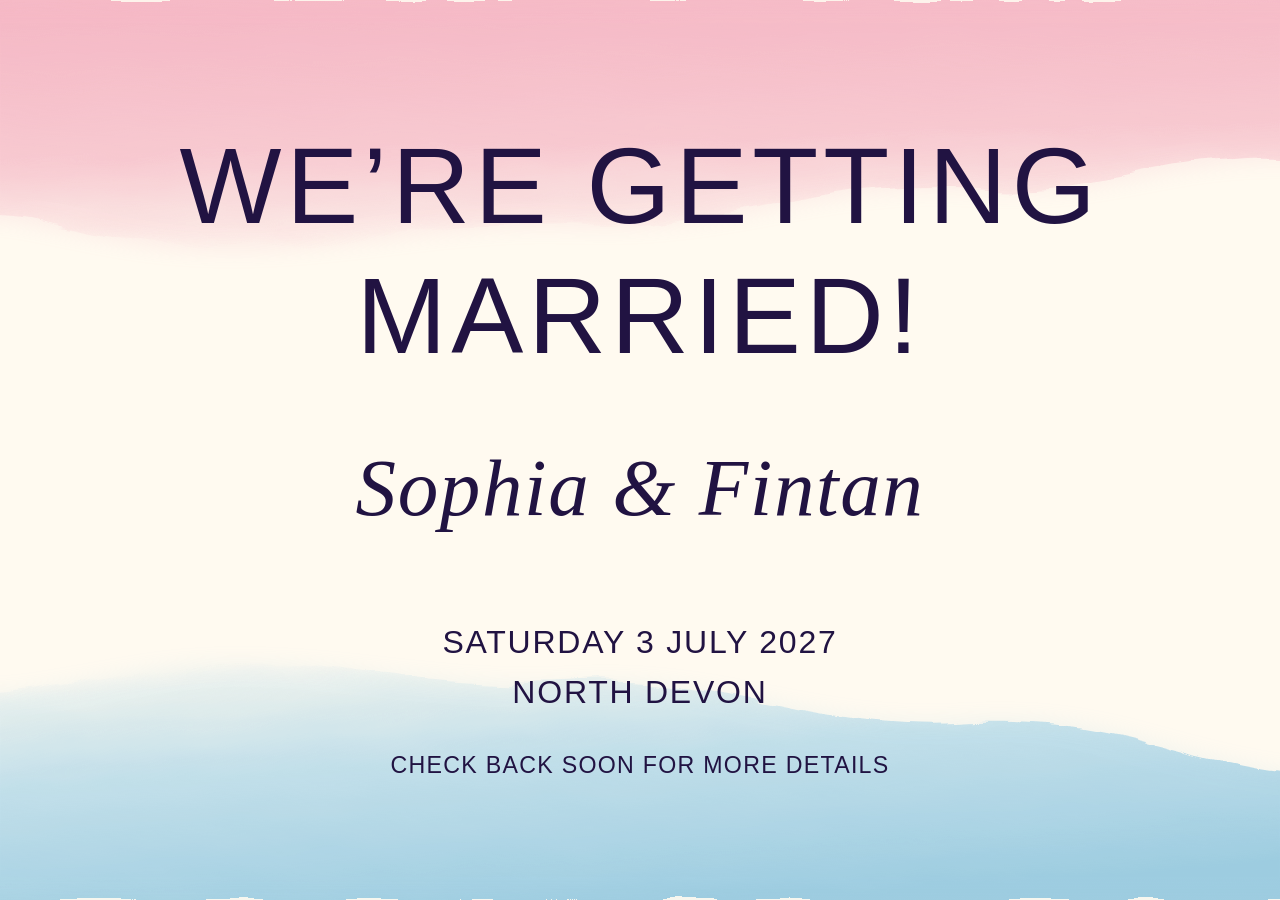
==== commit 4f67804f: "Update details paragraph text in index.html" ====
--- a/index.html
+++ b/index.html
@@ -185,7 +185,7 @@
                 <span>Saturday 3 July 2027</span>
                 <span>North Devon</span>
             </p>
-            <p class="details">Details to follow</p>
+            <p class="details">Check back soon for more details</p>
         </div>
     </main>
 </body>
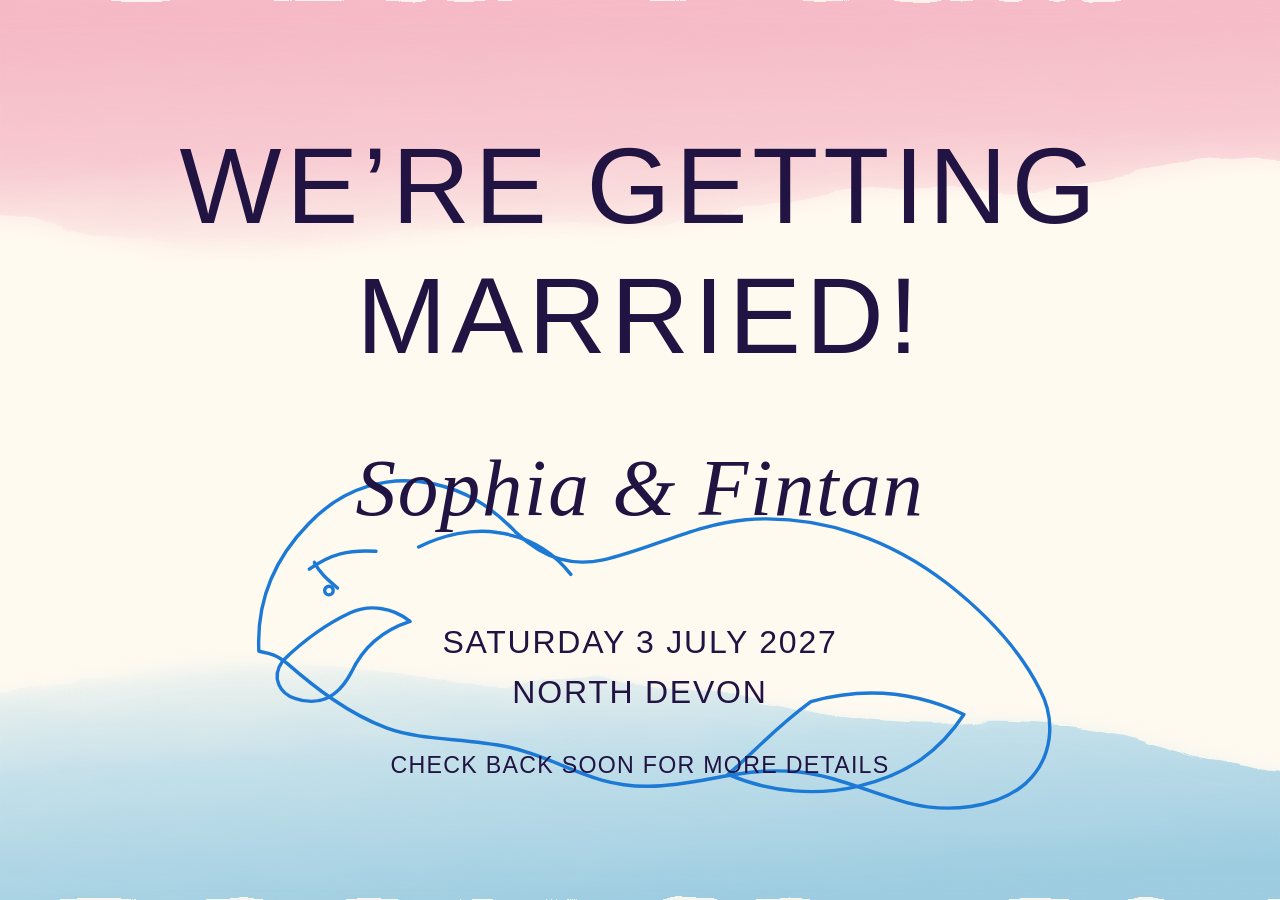
==== commit 1bc965ae: "Add blue-lined seal illustration to invitation page footer." ====
--- a/index.html
+++ b/index.html
@@ -57,7 +57,30 @@
             pointer-events: none;
         }
 
+        .seal-wrap {
+            position: absolute;
+            left: 50%;
+            bottom: 3vh;
+            width: min(78vw, 940px);
+            transform: translateX(-50%);
+            z-index: 0;
+            pointer-events: none;
+        }
+
+        .seal {
+            display: block;
+            width: 100%;
+            height: auto;
+            fill: none;
+            stroke: #1c7ad6;
+            stroke-linecap: round;
+            stroke-linejoin: round;
+            stroke-width: 4;
+        }
+
         .invitation-copy {
+            position: relative;
+            z-index: 1;
             display: flex;
             width: min(100%, 1100px);
             height: 100%;
@@ -115,6 +138,10 @@
         @media (max-height: 520px) and (orientation: landscape) {
             .invitation {
                 min-height: 320px;
+            }
+
+            .seal-wrap {
+                bottom: 1.5vh;
             }
 
             .invitation-copy {
@@ -187,6 +214,33 @@
             </p>
             <p class="details">Check back soon for more details</p>
         </div>
+
+        <div class="seal-wrap" aria-hidden="true">
+            <svg class="seal" viewBox="0 0 1100 540" xmlns="http://www.w3.org/2000/svg" role="img" aria-label="Seal illustration">
+                <path d="M104 280
+                         C101 221 122 172 162 131
+                         C204 87 258 73 308 84
+                         C345 92 374 109 404 140
+                         C441 175 474 180 507 173
+                         C564 160 616 131 674 126
+                         C765 119 847 152 910 201
+                         C952 234 994 277 1018 325
+                         C1037 361 1033 405 1002 434
+                         C968 464 910 470 862 457
+                         C815 444 777 425 734 421
+                         C662 415 626 437 560 438
+                         C492 439 456 405 396 392
+                         C343 381 295 385 254 370
+                         C208 353 168 321 138 295
+                         C122 282 113 282 104 280 Z"/>
+                <path d="M132 291 C158 266 183 248 211 235 C233 225 260 228 281 245 C247 256 225 277 212 305 C195 337 171 344 146 335 C130 330 117 312 132 291 Z"/>
+                <path d="M750 339 C814 321 874 328 929 354 C902 395 865 424 805 438 C758 449 704 446 653 424 C683 399 705 372 750 339 Z"/>
+                <path d="M163 184 C188 166 209 161 241 163"/>
+                <path d="M196 206 C183 195 175 188 169 176"/>
+                <circle cx="186" cy="209" r="5"/>
+                <path d="M291 158 C319 144 354 136 383 141 C420 146 448 163 469 190"/>
+            </svg>
+        </div>
     </main>
 </body>
 </html>
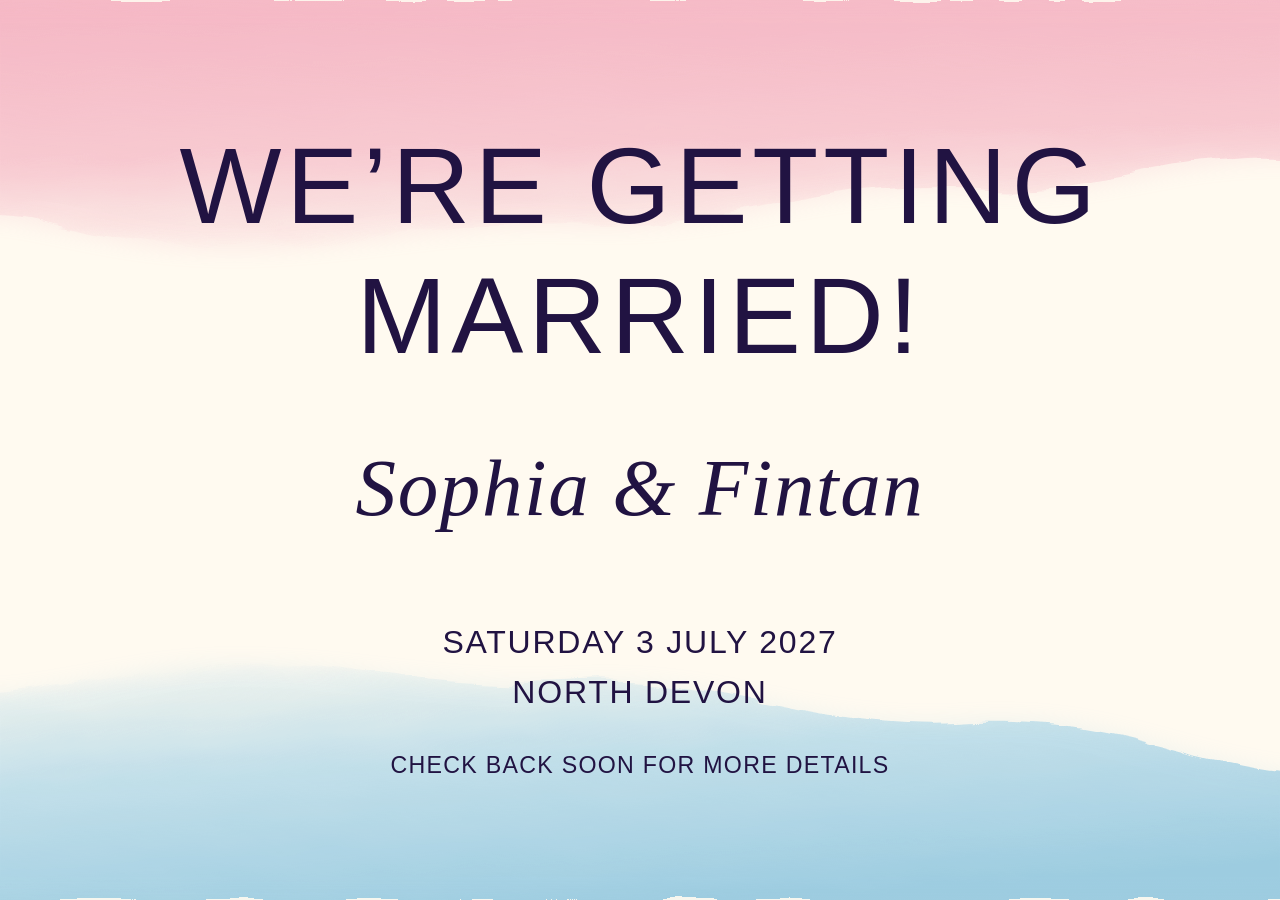
==== commit 27dae5f9: "Remove seal from save-the-date page" ====
--- a/index.html
+++ b/index.html
@@ -55,27 +55,6 @@
             width: 100%;
             height: 100%;
             pointer-events: none;
-        }
-
-        .seal-wrap {
-            position: absolute;
-            left: 50%;
-            bottom: 3vh;
-            width: min(78vw, 940px);
-            transform: translateX(-50%);
-            z-index: 0;
-            pointer-events: none;
-        }
-
-        .seal {
-            display: block;
-            width: 100%;
-            height: auto;
-            fill: none;
-            stroke: #1c7ad6;
-            stroke-linecap: round;
-            stroke-linejoin: round;
-            stroke-width: 4;
         }
 
         .invitation-copy {
@@ -138,10 +117,6 @@
         @media (max-height: 520px) and (orientation: landscape) {
             .invitation {
                 min-height: 320px;
-            }
-
-            .seal-wrap {
-                bottom: 1.5vh;
             }
 
             .invitation-copy {
@@ -214,33 +189,6 @@
             </p>
             <p class="details">Check back soon for more details</p>
         </div>
-
-        <div class="seal-wrap" aria-hidden="true">
-            <svg class="seal" viewBox="0 0 1100 540" xmlns="http://www.w3.org/2000/svg" role="img" aria-label="Seal illustration">
-                <path d="M104 280
-                         C101 221 122 172 162 131
-                         C204 87 258 73 308 84
-                         C345 92 374 109 404 140
-                         C441 175 474 180 507 173
-                         C564 160 616 131 674 126
-                         C765 119 847 152 910 201
-                         C952 234 994 277 1018 325
-                         C1037 361 1033 405 1002 434
-                         C968 464 910 470 862 457
-                         C815 444 777 425 734 421
-                         C662 415 626 437 560 438
-                         C492 439 456 405 396 392
-                         C343 381 295 385 254 370
-                         C208 353 168 321 138 295
-                         C122 282 113 282 104 280 Z"/>
-                <path d="M132 291 C158 266 183 248 211 235 C233 225 260 228 281 245 C247 256 225 277 212 305 C195 337 171 344 146 335 C130 330 117 312 132 291 Z"/>
-                <path d="M750 339 C814 321 874 328 929 354 C902 395 865 424 805 438 C758 449 704 446 653 424 C683 399 705 372 750 339 Z"/>
-                <path d="M163 184 C188 166 209 161 241 163"/>
-                <path d="M196 206 C183 195 175 188 169 176"/>
-                <circle cx="186" cy="209" r="5"/>
-                <path d="M291 158 C319 144 354 136 383 141 C420 146 448 163 469 190"/>
-            </svg>
-        </div>
     </main>
 </body>
 </html>
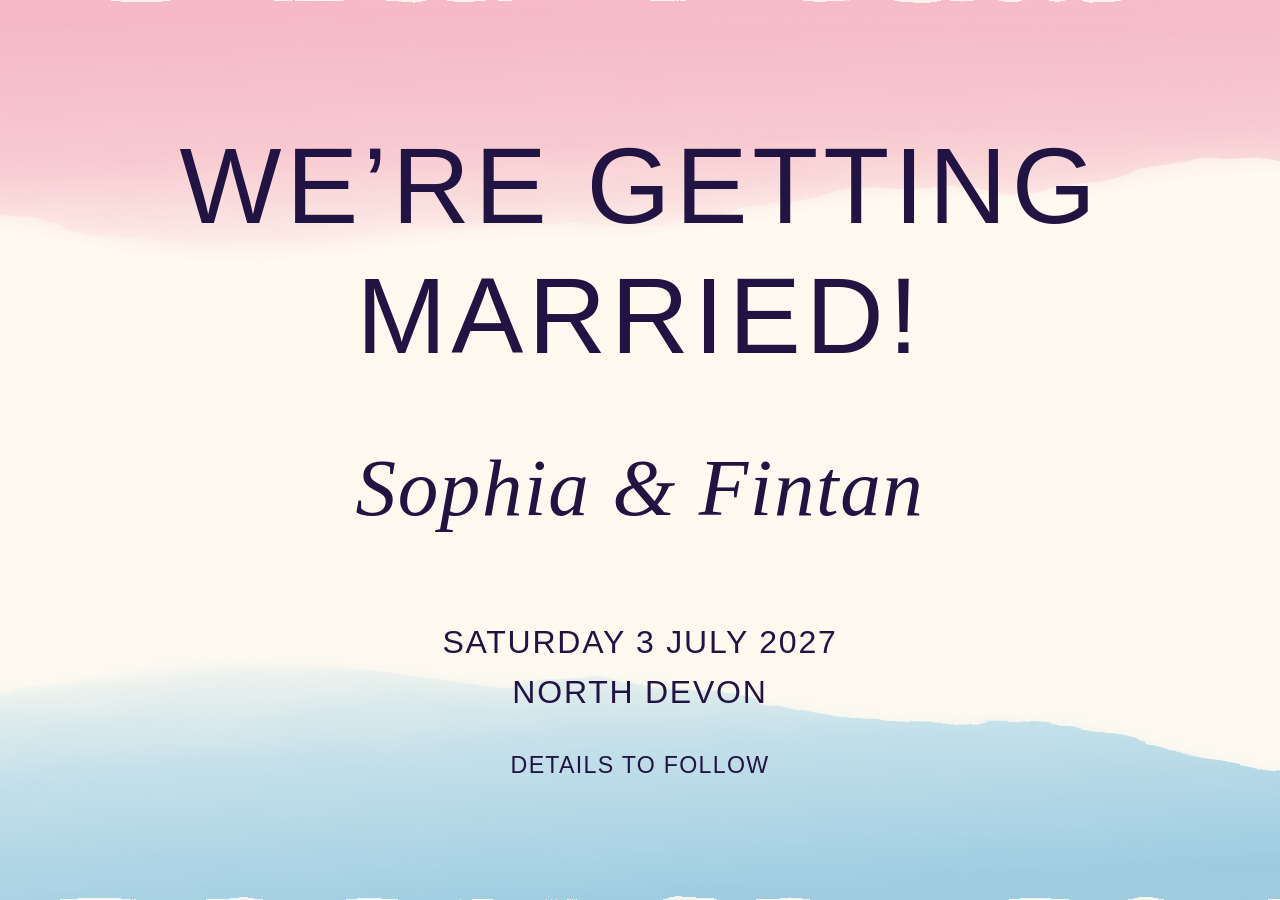
==== commit ea4d11a8: "Update details text in index.html" ====
--- a/index.html
+++ b/index.html
@@ -187,7 +187,7 @@
                 <span>Saturday 3 July 2027</span>
                 <span>North Devon</span>
             </p>
-            <p class="details">Check back soon for more details</p>
+            <p class="details">Details to follow</p>
         </div>
     </main>
 </body>
